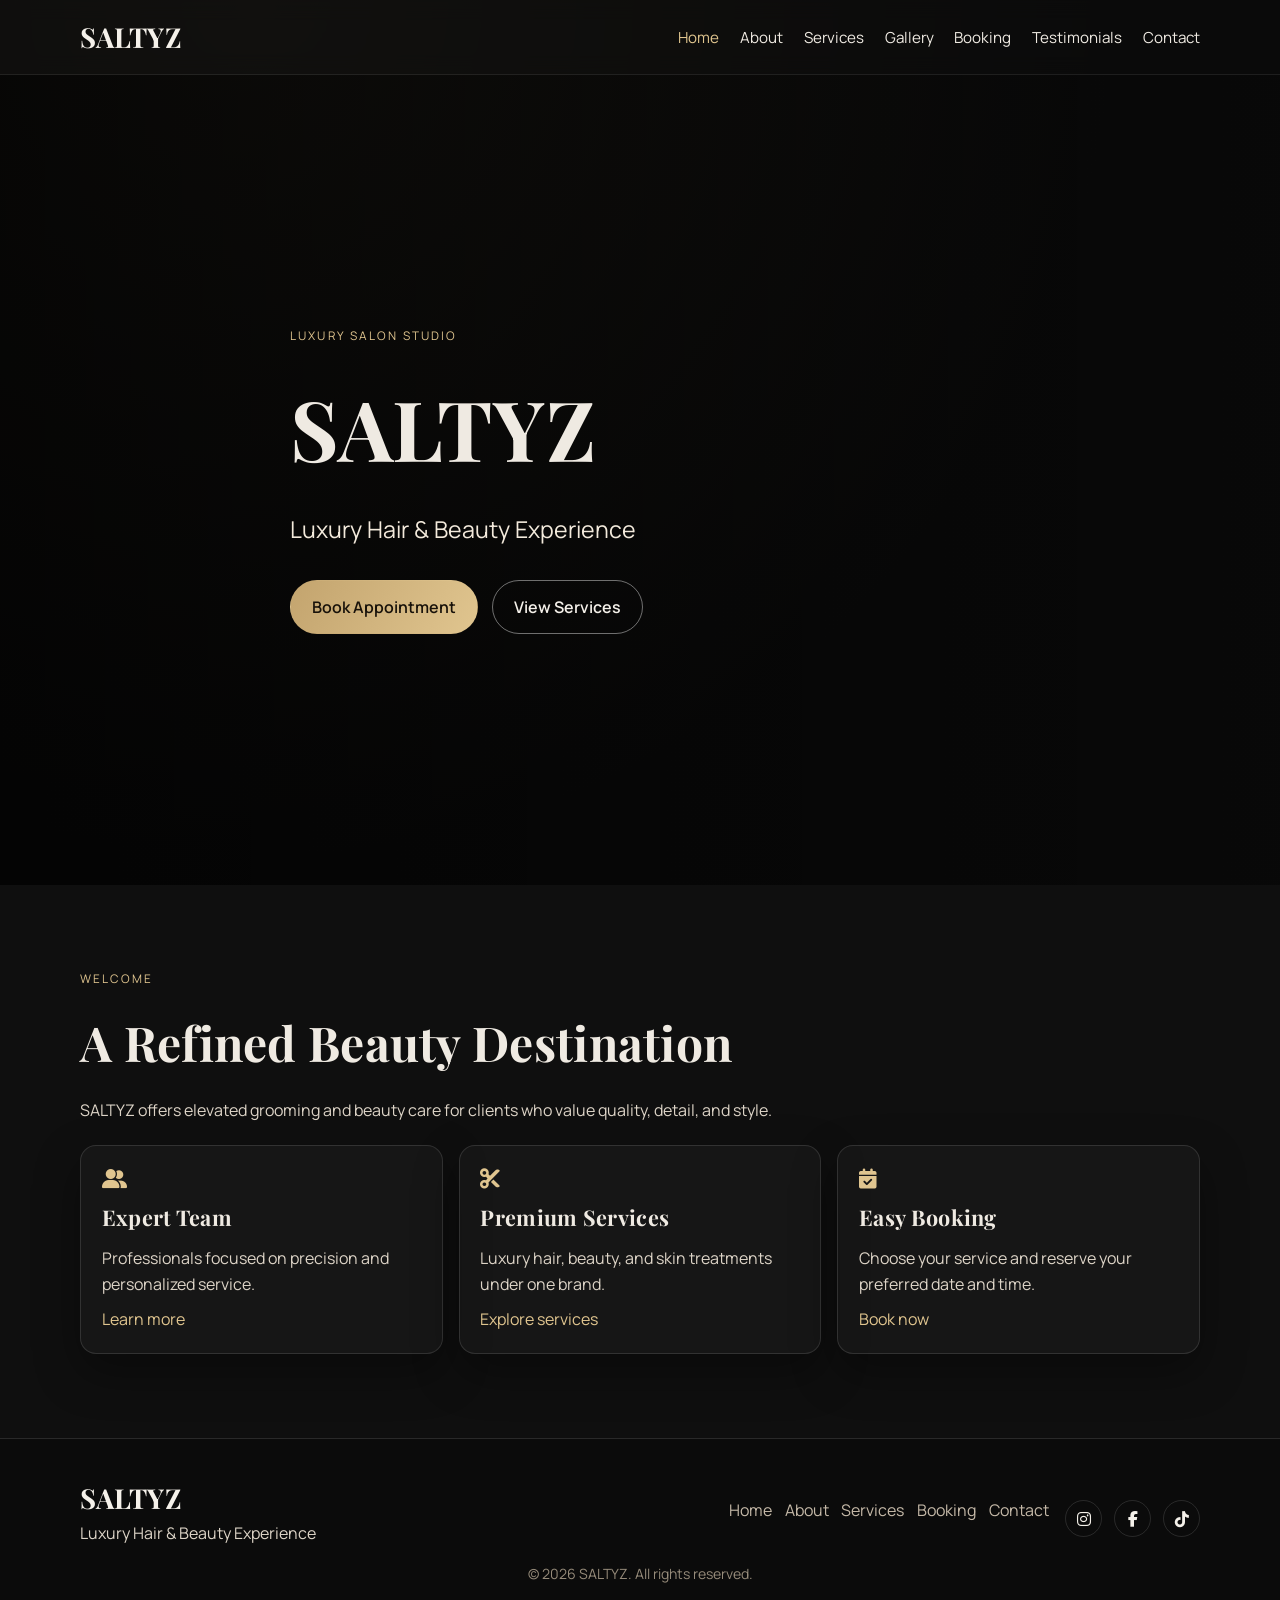
==== index.html @ 7ad6b4ca "Build SALTYZ luxury site" ====
﻿<!DOCTYPE html>
<html lang="en">
<head>
  <meta charset="UTF-8" />
  <meta name="viewport" content="width=device-width, initial-scale=1.0" />
  <meta name="description" content="SALTYZ luxury salon offering premium hair, beauty, and grooming services." />
  <title>SALTYZ | Luxury Hair & Beauty Experience</title>
  <link rel="preconnect" href="https://fonts.googleapis.com" />
  <link rel="preconnect" href="https://fonts.gstatic.com" crossorigin />
  <link href="https://fonts.googleapis.com/css2?family=Manrope:wght@400;500;600;700&family=Playfair+Display:wght@600;700;800&display=swap" rel="stylesheet" />
  <link rel="stylesheet" href="https://cdnjs.cloudflare.com/ajax/libs/font-awesome/6.5.2/css/all.min.css" crossorigin="anonymous" referrerpolicy="no-referrer" />
  <link rel="stylesheet" href="styles.css" />
</head>
<body>
  <header class="site-header" id="top">
    <nav class="navbar container">
      <a href="index.html" class="brand">SALTYZ</a>
      <button class="menu-toggle" aria-label="Toggle menu" aria-expanded="false"><span></span><span></span><span></span></button>
      <ul class="nav-links">
        <li><a href="index.html" data-nav="index.html">Home</a></li>
        <li><a href="about.html" data-nav="about.html">About</a></li>
        <li><a href="services.html" data-nav="services.html">Services</a></li>
        <li><a href="gallery.html" data-nav="gallery.html">Gallery</a></li>
        <li><a href="booking.html" data-nav="booking.html">Booking</a></li>
        <li><a href="testimonials.html" data-nav="testimonials.html">Testimonials</a></li>
        <li><a href="contact.html" data-nav="contact.html">Contact</a></li>
      </ul>
    </nav>
  </header>

  <main>
    <section class="hero home-hero section">
      <div class="hero-overlay"></div>
      <div class="container hero-content reveal">
        <p class="eyebrow">Luxury Salon Studio</p>
        <h1>SALTYZ</h1>
        <p class="tagline">Luxury Hair &amp; Beauty Experience</p>
        <div class="hero-actions">
          <a href="booking.html" class="btn btn-gold">Book Appointment</a>
          <a href="services.html" class="btn btn-outline">View Services</a>
        </div>
      </div>
    </section>

    <section class="section">
      <div class="container">
        <div class="section-head reveal">
          <p class="eyebrow">Welcome</p>
          <h2>A Refined Beauty Destination</h2>
          <p>SALTYZ offers elevated grooming and beauty care for clients who value quality, detail, and style.</p>
        </div>
        <div class="cards-grid">
          <article class="card reveal"><i class="fa-solid fa-user-group"></i><h3>Expert Team</h3><p>Professionals focused on precision and personalized service.</p><a class="text-link" href="about.html">Learn more</a></article>
          <article class="card reveal"><i class="fa-solid fa-scissors"></i><h3>Premium Services</h3><p>Luxury hair, beauty, and skin treatments under one brand.</p><a class="text-link" href="services.html">Explore services</a></article>
          <article class="card reveal"><i class="fa-solid fa-calendar-check"></i><h3>Easy Booking</h3><p>Choose your service and reserve your preferred date and time.</p><a class="text-link" href="booking.html">Book now</a></article>
        </div>
      </div>
    </section>
  </main>

  <footer class="site-footer">
    <div class="container footer-grid">
      <div>
        <a href="index.html" class="brand">SALTYZ</a>
        <p>Luxury Hair &amp; Beauty Experience</p>
      </div>
      <div class="footer-links">
        <a href="index.html">Home</a>
        <a href="about.html">About</a>
        <a href="services.html">Services</a>
        <a href="booking.html">Booking</a>
        <a href="contact.html">Contact</a>
      </div>
      <div class="social-links">
        <a href="#" aria-label="Instagram"><i class="fa-brands fa-instagram"></i></a>
        <a href="#" aria-label="Facebook"><i class="fa-brands fa-facebook-f"></i></a>
        <a href="#" aria-label="TikTok"><i class="fa-brands fa-tiktok"></i></a>
      </div>
    </div>
    <p class="copyright">&copy; <span class="current-year"></span> SALTYZ. All rights reserved.</p>
  </footer>

  <script src="script.js"></script>
</body>
</html>
---- styles.css ----
﻿:root {
  --bg: #0f0f0f;
  --panel: #171717;
  --text: #efeae2;
  --muted: #c5b9a8;
  --gold: #c3a46e;
  --gold-bright: #e0c58f;
  --neutral: #f5f1ea;
  --line: rgba(255, 255, 255, 0.12);
  --shadow: 0 18px 45px rgba(0, 0, 0, 0.35);
}

* {
  box-sizing: border-box;
  margin: 0;
  padding: 0;
}

html {
  scroll-behavior: smooth;
}

body {
  font-family: "Manrope", sans-serif;
  color: var(--text);
  background: radial-gradient(circle at 20% 0%, #23201a 0%, var(--bg) 45%);
  line-height: 1.65;
}

img {
  width: 100%;
  display: block;
}

.container {
  width: min(1120px, 92%);
  margin: 0 auto;
}

.section {
  padding: 5.25rem 0;
}

.section-dark {
  background: linear-gradient(135deg, #131313, #1a1714);
}

h1,
h2,
h3,
.brand {
  font-family: "Playfair Display", serif;
  letter-spacing: 0.3px;
}

h1 { font-size: clamp(2.9rem, 7vw, 5.2rem); }
h2 { font-size: clamp(2rem, 4vw, 3rem); margin-bottom: 0.9rem; }
h3 { font-size: 1.35rem; }

p { color: #ddd4c7; }

.eyebrow {
  color: var(--gold-bright);
  text-transform: uppercase;
  letter-spacing: 0.18em;
  font-size: 0.74rem;
  margin-bottom: 0.9rem;
}

.site-header {
  position: sticky;
  top: 0;
  z-index: 1000;
  backdrop-filter: blur(10px);
  background: rgba(9, 9, 9, 0.68);
  border-bottom: 1px solid rgba(255, 255, 255, 0.08);
}

.navbar {
  min-height: 74px;
  display: flex;
  align-items: center;
  justify-content: space-between;
  gap: 1.2rem;
}

.brand {
  color: var(--neutral);
  text-decoration: none;
  font-size: 1.72rem;
  font-weight: 700;
}

.nav-links {
  list-style: none;
  display: flex;
  gap: 1.3rem;
}

.nav-links a {
  color: var(--text);
  text-decoration: none;
  font-size: 0.95rem;
  transition: color 0.25s ease;
}

.nav-links a:hover,
.nav-links a.active {
  color: var(--gold-bright);
}

.menu-toggle {
  display: none;
  width: 42px;
  height: 38px;
  border: 1px solid var(--line);
  border-radius: 8px;
  background: transparent;
}

.menu-toggle span {
  display: block;
  width: 21px;
  height: 2px;
  margin: 4px auto;
  background: var(--neutral);
}

.hero,
.page-hero {
  display: grid;
  align-items: center;
  position: relative;
  overflow: hidden;
}

.home-hero {
  min-height: 90vh;
  background: url("https://images.unsplash.com/photo-1562322140-8baeececf3df?auto=format&fit=crop&w=1800&q=80") center/cover no-repeat;
}

.page-hero {
  min-height: 52vh;
  background: linear-gradient(120deg, rgba(195, 164, 110, 0.15), rgba(0, 0, 0, 0.8));
}

.page-title {
  font-size: clamp(2.2rem, 6vw, 4.2rem);
}

.hero-overlay {
  position: absolute;
  inset: 0;
  background: linear-gradient(90deg, rgba(0, 0, 0, 0.76), rgba(0, 0, 0, 0.45));
}

.hero-content {
  position: relative;
  z-index: 1;
  max-width: 700px;
}

.tagline {
  font-size: clamp(1.1rem, 2.4vw, 1.45rem);
  color: #f3eadc;
  margin-top: 0.8rem;
}

.hero-actions {
  margin-top: 2rem;
  display: flex;
  gap: 0.9rem;
  flex-wrap: wrap;
}

.btn {
  display: inline-flex;
  align-items: center;
  justify-content: center;
  padding: 0.82rem 1.3rem;
  border-radius: 999px;
  text-decoration: none;
  border: 1px solid transparent;
  transition: transform 0.2s ease, box-shadow 0.2s ease, background-color 0.2s ease;
  font-weight: 600;
  cursor: pointer;
}

.btn:hover {
  transform: translateY(-2px);
  box-shadow: 0 10px 20px rgba(0, 0, 0, 0.28);
}

.btn-gold {
  background: linear-gradient(120deg, var(--gold), var(--gold-bright));
  color: #18120a;
}

.btn-outline {
  border-color: rgba(255, 255, 255, 0.42);
  color: var(--neutral);
  background: transparent;
}

.grid-about {
  display: grid;
  grid-template-columns: 1.4fr 1fr;
  gap: 1.7rem;
}

.team-card,
.card,
.booking-form,
.map-wrap {
  background: rgba(255, 255, 255, 0.03);
  border: 1px solid var(--line);
  border-radius: 16px;
  box-shadow: var(--shadow);
}

.team-card {
  padding: 1.6rem;
}

.team-card ul {
  list-style: none;
  margin-top: 1rem;
  display: grid;
  gap: 0.6rem;
}

.team-card i {
  color: var(--gold-bright);
  margin-right: 0.5rem;
}

.section-head {
  margin-bottom: 1.4rem;
}

.cards-grid {
  display: grid;
  grid-template-columns: repeat(3, minmax(0, 1fr));
  gap: 1rem;
}

.card {
  padding: 1.3rem;
  transition: transform 0.25s ease, border-color 0.25s ease;
}

.card i {
  font-size: 1.25rem;
  color: var(--gold-bright);
  margin-bottom: 0.7rem;
}

.card p {
  margin: 0.55rem 0;
}

.card:hover {
  transform: translateY(-4px);
  border-color: rgba(224, 197, 143, 0.5);
}

.text-link {
  color: var(--gold-bright);
  text-decoration: none;
}

.text-link:hover {
  color: var(--neutral);
}

.gallery-grid {
  display: grid;
  grid-template-columns: repeat(3, minmax(0, 1fr));
  gap: 1rem;
}

.gallery-item {
  position: relative;
  overflow: hidden;
  border-radius: 14px;
  border: 1px solid var(--line);
}

.gallery-item img {
  aspect-ratio: 4/3;
  object-fit: cover;
  transition: transform 0.45s ease;
}

.gallery-item figcaption {
  position: absolute;
  inset: auto 0 0 0;
  padding: 0.75rem 0.9rem;
  background: linear-gradient(180deg, transparent, rgba(0, 0, 0, 0.85));
  color: #f3ebdd;
  transform: translateY(100%);
  transition: transform 0.3s ease;
  font-size: 0.92rem;
}

.gallery-item:hover img { transform: scale(1.06); }
.gallery-item:hover figcaption { transform: translateY(0); }

.booking-wrap {
  max-width: 920px;
}

.booking-form {
  padding: 1.2rem;
  display: grid;
  grid-template-columns: repeat(2, minmax(0, 1fr));
  gap: 0.9rem;
}

.booking-form label {
  display: grid;
  gap: 0.4rem;
  font-size: 0.9rem;
  color: var(--muted);
}

.booking-form input,
.booking-form select {
  border: 1px solid var(--line);
  border-radius: 10px;
  padding: 0.72rem 0.78rem;
  background: rgba(0, 0, 0, 0.35);
  color: var(--neutral);
}

.booking-form button {
  grid-column: span 2;
}

.muted {
  color: var(--muted);
}

.form-status {
  margin-top: 0.8rem;
  min-height: 1.4rem;
  color: var(--gold-bright);
}

.contact-grid {
  display: grid;
  grid-template-columns: 1.1fr 1.2fr;
  gap: 1rem;
}

.contact-info p {
  margin: 0.45rem 0;
}

.contact-info i {
  color: var(--gold-bright);
  margin-right: 0.45rem;
}

.social-links {
  display: flex;
  gap: 0.75rem;
  margin-top: 1rem;
}

.social-links a {
  width: 37px;
  height: 37px;
  border-radius: 50%;
  border: 1px solid var(--line);
  color: var(--neutral);
  display: grid;
  place-items: center;
  text-decoration: none;
  transition: all 0.25s ease;
}

.social-links a:hover {
  border-color: var(--gold-bright);
  color: var(--gold-bright);
  transform: translateY(-2px);
}

.map-wrap iframe {
  border: 0;
  width: 100%;
  min-height: 320px;
  border-radius: 16px;
}

.site-footer {
  border-top: 1px solid var(--line);
  background: #0b0b0b;
  padding: 2.2rem 0 1rem;
}

.footer-grid {
  display: grid;
  grid-template-columns: 1fr auto auto;
  align-items: center;
  gap: 1rem;
}

.footer-links {
  display: flex;
  gap: 0.8rem;
  flex-wrap: wrap;
}

.footer-links a {
  text-decoration: none;
  color: var(--muted);
}

.footer-links a:hover {
  color: var(--gold-bright);
}

.copyright {
  margin-top: 1rem;
  text-align: center;
  color: #968b7a;
  font-size: 0.88rem;
}

.reveal {
  opacity: 0;
  transform: translateY(18px);
  transition: opacity 0.7s ease, transform 0.7s ease;
}

.reveal.show {
  opacity: 1;
  transform: translateY(0);
}

@media (max-width: 980px) {
  .cards-grid,
  .gallery-grid {
    grid-template-columns: repeat(2, minmax(0, 1fr));
  }

  .grid-about,
  .contact-grid {
    grid-template-columns: 1fr;
  }
}

@media (max-width: 760px) {
  .menu-toggle {
    display: block;
  }

  .nav-links {
    position: absolute;
    top: 74px;
    right: 4%;
    width: min(280px, 90vw);
    background: rgba(10, 10, 10, 0.95);
    border: 1px solid var(--line);
    border-radius: 14px;
    padding: 1rem;
    display: grid;
    gap: 0.7rem;
    opacity: 0;
    pointer-events: none;
    transform: translateY(-8px);
    transition: all 0.25s ease;
  }

  .nav-links.open {
    opacity: 1;
    pointer-events: auto;
    transform: translateY(0);
  }

  .cards-grid,
  .gallery-grid,
  .booking-form {
    grid-template-columns: 1fr;
  }

  .booking-form button {
    grid-column: auto;
  }

  .footer-grid {
    grid-template-columns: 1fr;
    text-align: center;
    justify-items: center;
  }
}
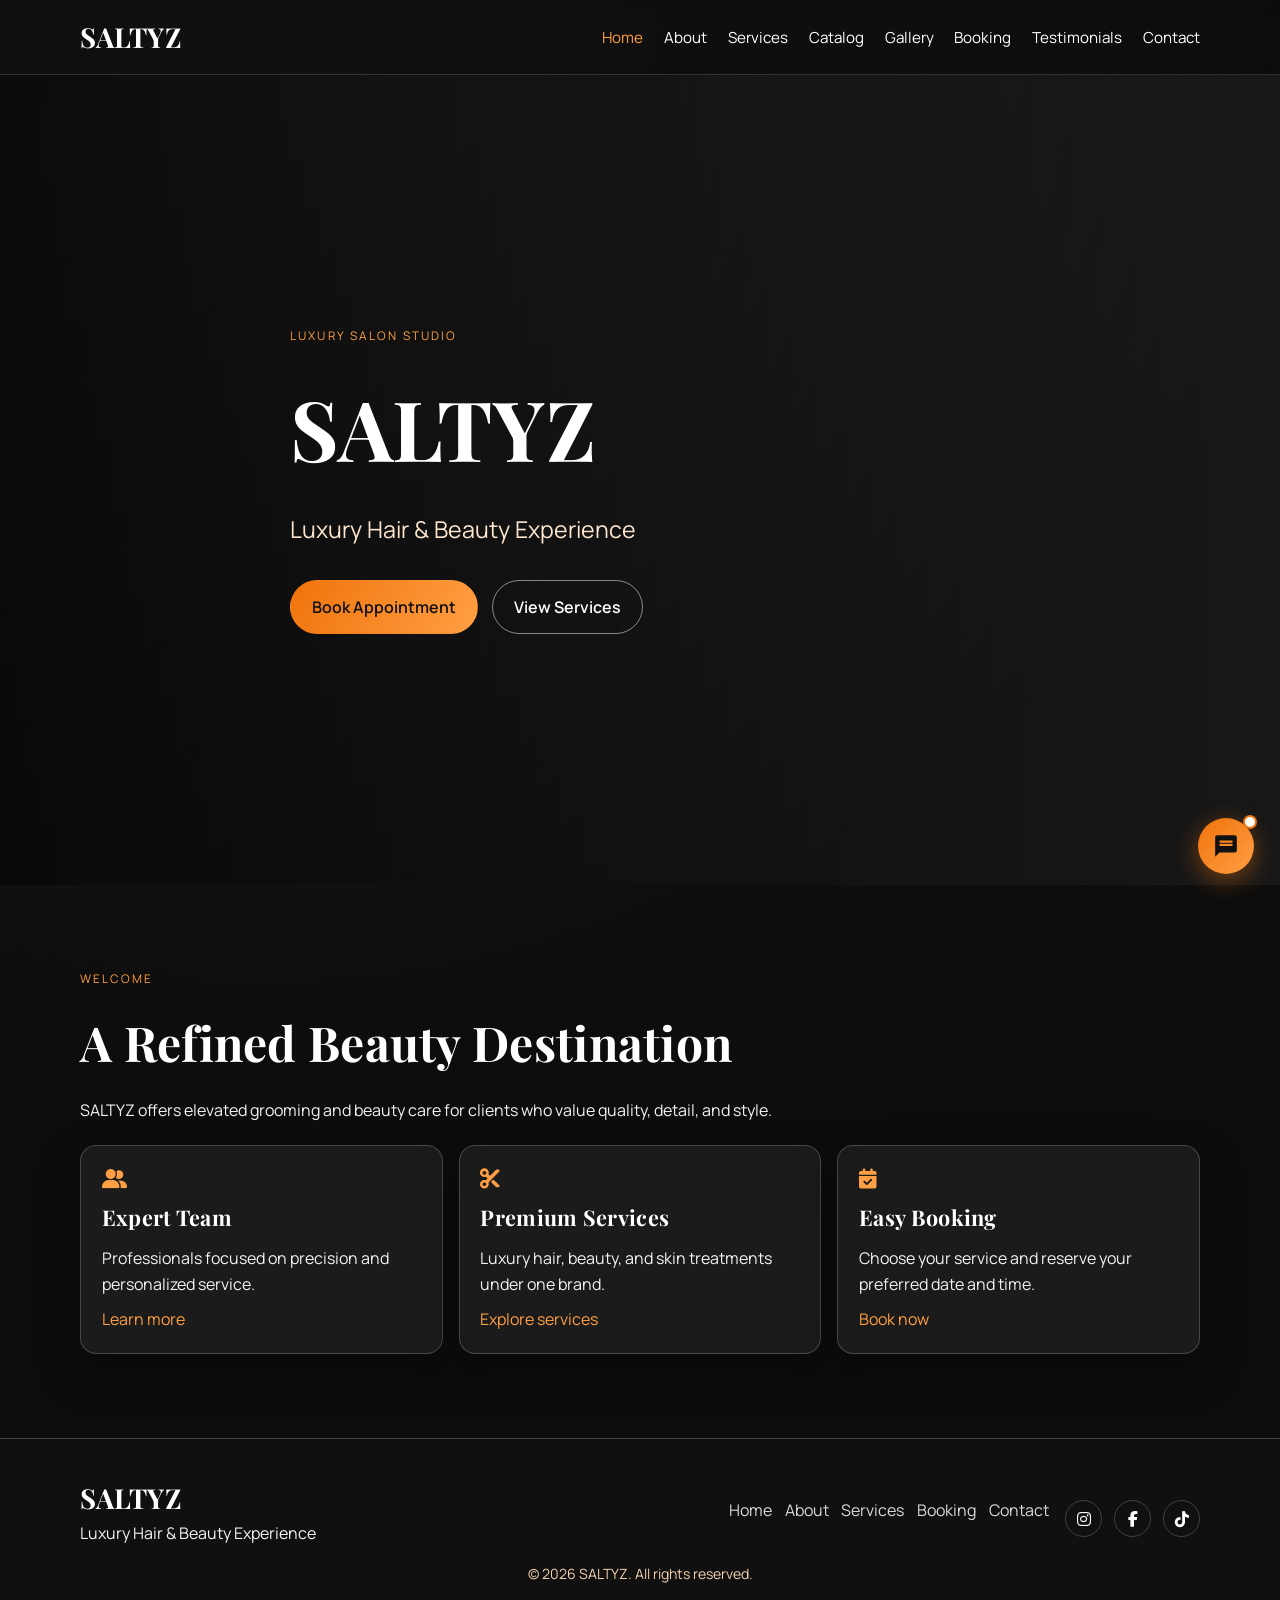
==== commit 7e47fd35: "update" ====
--- a/index.html
+++ b/index.html
@@ -20,6 +20,7 @@
         <li><a href="index.html" data-nav="index.html">Home</a></li>
         <li><a href="about.html" data-nav="about.html">About</a></li>
         <li><a href="services.html" data-nav="services.html">Services</a></li>
+        <li><a href="catalog.html" data-nav="catalog.html">Catalog</a></li>
         <li><a href="gallery.html" data-nav="gallery.html">Gallery</a></li>
         <li><a href="booking.html" data-nav="booking.html">Booking</a></li>
         <li><a href="testimonials.html" data-nav="testimonials.html">Testimonials</a></li>
@@ -81,5 +82,6 @@
   </footer>
 
   <script src="script.js"></script>
+  <script src="chat.js"></script>
 </body>
 </html>
--- a/styles.css
+++ b/styles.css
@@ -1,12 +1,12 @@
-﻿:root {
-  --bg: #0f0f0f;
+:root {
+  --bg: #0d0d0d;
   --panel: #171717;
-  --text: #efeae2;
-  --muted: #c5b9a8;
-  --gold: #c3a46e;
-  --gold-bright: #e0c58f;
-  --neutral: #f5f1ea;
-  --line: rgba(255, 255, 255, 0.12);
+  --text: #ffffff;
+  --muted: #d9d9d9;
+  --gold: #f0730c;
+  --gold-bright: #ff9f43;
+  --neutral: #ffffff;
+  --line: rgba(255, 255, 255, 0.2);
   --shadow: 0 18px 45px rgba(0, 0, 0, 0.35);
 }
 
@@ -23,7 +23,7 @@
 body {
   font-family: "Manrope", sans-serif;
   color: var(--text);
-  background: radial-gradient(circle at 20% 0%, #23201a 0%, var(--bg) 45%);
+  background: radial-gradient(circle at 20% 0%, #232323 0%, var(--bg) 55%);
   line-height: 1.65;
 }
 
@@ -42,7 +42,7 @@
 }
 
 .section-dark {
-  background: linear-gradient(135deg, #131313, #1a1714);
+  background: linear-gradient(135deg, #101010, #1a1a1a);
 }
 
 h1,
@@ -57,7 +57,7 @@
 h2 { font-size: clamp(2rem, 4vw, 3rem); margin-bottom: 0.9rem; }
 h3 { font-size: 1.35rem; }
 
-p { color: #ddd4c7; }
+p { color: #f3f3f3; }
 
 .eyebrow {
   color: var(--gold-bright);
@@ -72,8 +72,8 @@
   top: 0;
   z-index: 1000;
   backdrop-filter: blur(10px);
-  background: rgba(9, 9, 9, 0.68);
-  border-bottom: 1px solid rgba(255, 255, 255, 0.08);
+  background: rgba(14, 14, 14, 0.85);
+  border-bottom: 1px solid rgba(255, 255, 255, 0.15);
 }
 
 .navbar {
@@ -141,7 +141,7 @@
 
 .page-hero {
   min-height: 52vh;
-  background: linear-gradient(120deg, rgba(195, 164, 110, 0.15), rgba(0, 0, 0, 0.8));
+  background: linear-gradient(120deg, rgba(255, 159, 67, 0.16), rgba(10, 10, 10, 0.88));
 }
 
 .page-title {
@@ -151,7 +151,7 @@
 .hero-overlay {
   position: absolute;
   inset: 0;
-  background: linear-gradient(90deg, rgba(0, 0, 0, 0.76), rgba(0, 0, 0, 0.45));
+  background: linear-gradient(90deg, rgba(8, 8, 8, 0.84), rgba(32, 32, 32, 0.56));
 }
 
 .hero-content {
@@ -162,7 +162,7 @@
 
 .tagline {
   font-size: clamp(1.1rem, 2.4vw, 1.45rem);
-  color: #f3eadc;
+  color: #ffe6cf;
   margin-top: 0.8rem;
 }
 
@@ -193,11 +193,11 @@
 
 .btn-gold {
   background: linear-gradient(120deg, var(--gold), var(--gold-bright));
-  color: #18120a;
+  color: #111111;
 }
 
 .btn-outline {
-  border-color: rgba(255, 255, 255, 0.42);
+  border-color: rgba(255, 255, 255, 0.5);
   color: var(--neutral);
   background: transparent;
 }
@@ -212,7 +212,7 @@
 .card,
 .booking-form,
 .map-wrap {
-  background: rgba(255, 255, 255, 0.03);
+  background: rgba(255, 255, 255, 0.06);
   border: 1px solid var(--line);
   border-radius: 16px;
   box-shadow: var(--shadow);
@@ -261,7 +261,7 @@
 
 .card:hover {
   transform: translateY(-4px);
-  border-color: rgba(224, 197, 143, 0.5);
+  border-color: rgba(255, 159, 67, 0.72);
 }
 
 .text-link {
@@ -296,8 +296,8 @@
   position: absolute;
   inset: auto 0 0 0;
   padding: 0.75rem 0.9rem;
-  background: linear-gradient(180deg, transparent, rgba(0, 0, 0, 0.85));
-  color: #f3ebdd;
+  background: linear-gradient(180deg, transparent, rgba(0, 0, 0, 0.92));
+  color: #ffe6cf;
   transform: translateY(100%);
   transition: transform 0.3s ease;
   font-size: 0.92rem;
@@ -329,7 +329,7 @@
   border: 1px solid var(--line);
   border-radius: 10px;
   padding: 0.72rem 0.78rem;
-  background: rgba(0, 0, 0, 0.35);
+  background: rgba(255, 255, 255, 0.08);
   color: var(--neutral);
 }
 
@@ -395,7 +395,7 @@
 
 .site-footer {
   border-top: 1px solid var(--line);
-  background: #0b0b0b;
+  background: #101010;
   padding: 2.2rem 0 1rem;
 }
 
@@ -424,7 +424,7 @@
 .copyright {
   margin-top: 1rem;
   text-align: center;
-  color: #968b7a;
+  color: #f2d0b0;
   font-size: 0.88rem;
 }
 
@@ -461,7 +461,7 @@
     top: 74px;
     right: 4%;
     width: min(280px, 90vw);
-    background: rgba(10, 10, 10, 0.95);
+    background: rgba(17, 17, 17, 0.96);
     border: 1px solid var(--line);
     border-radius: 14px;
     padding: 1rem;
@@ -495,3 +495,4 @@
     justify-items: center;
   }
 }
+
